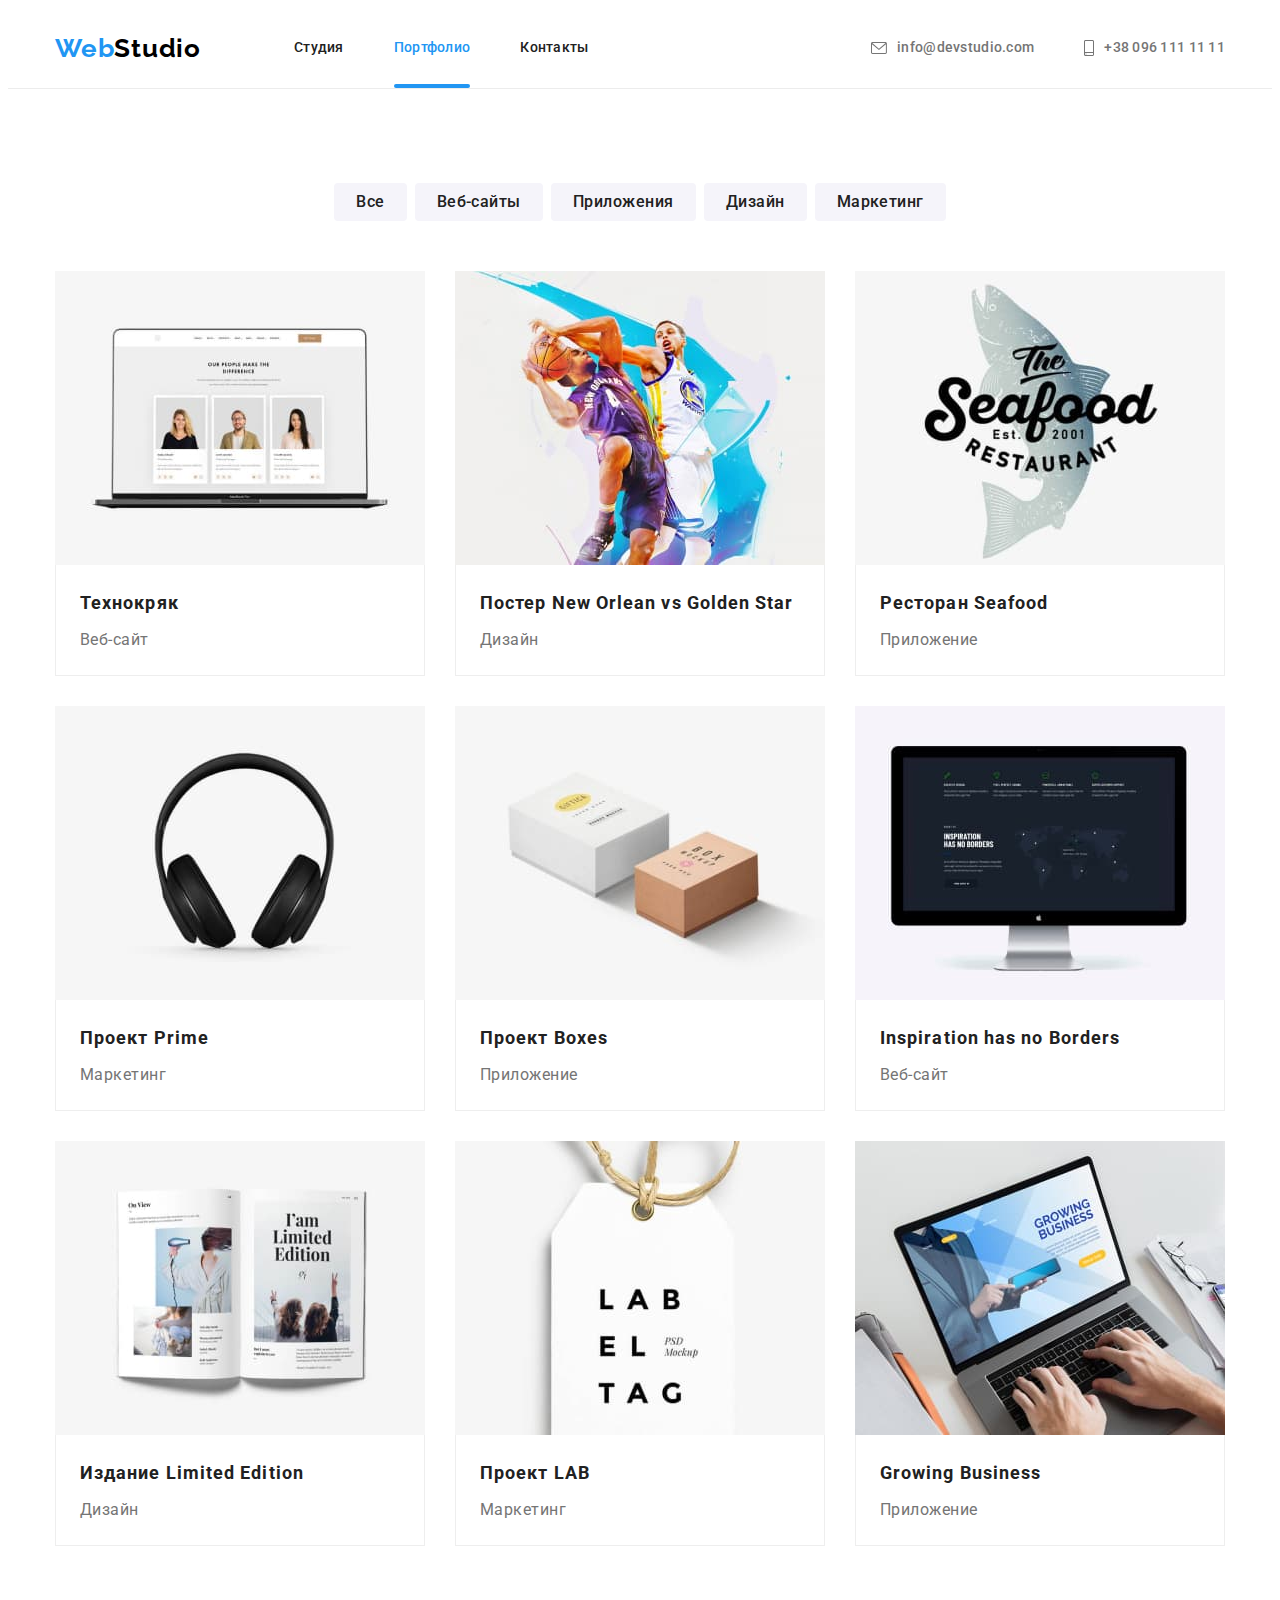
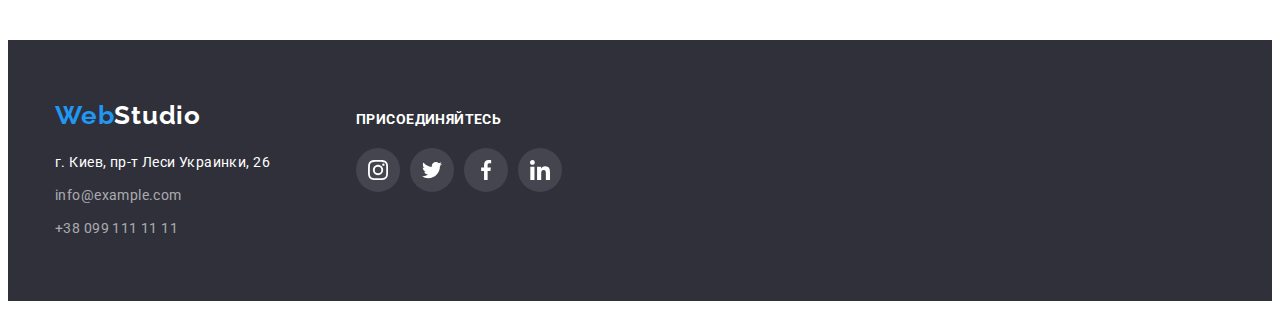
==== portfolio.html @ 667f0d1c "moved mod 5 files" ====
<!DOCTYPE html>
<html lang="ru">

<head>
  <meta charset="UTF-8" />
  <meta http-equiv="X-UA-Compatible" content="IE=edge" />
  <meta name="viewport" content="width=device-width, initial-scale=1.0" />
  <link rel="preconnect" href="https://fonts.googleapis.com" />
  <link rel="preconnect" href="https://fonts.gstatic.com" crossorigin />
  <link href="https://fonts.googleapis.com/css2?family=Raleway:wght@700&family=Roboto:wght@400;500;700;900&display=swap"
    rel="stylesheet" />
  <link rel="stylesheet" href="https://cdnjs.cloudflare.com/ajax/libs/modern-normalize/1.1.0/modern-normalize.min.css"
    integrity="sha512-wpPYUAdjBVSE4KJnH1VR1HeZfpl1ub8YT/NKx4PuQ5NmX2tKuGu6U/JRp5y+Y8XG2tV+wKQpNHVUX03MfMFn9Q=="
    crossorigin="anonymous" referrerpolicy="no-referrer" />
  <link rel="stylesheet" href="./css/styles.css" />
  <title>Web studio</title>
</head>

<body>
  <!-- верхняя линия -->
  <header class="header">
    <div class="container header-bar">
      <a class="site-logo link" href="./index.html" lang="en">Web<span class="header-logo-studio">Studio</span>
      </a>
      <nav class="header-nav">
        <ul class="header-list list">
          <li class="header-item">
            <a class="header-link link header-link-select" href="./index.html">Студия
            </a>
          </li>
          <li class="header-item">
            <a class="header-link link header-link-select current" href="./portfolio.html">Портфолио
            </a>
          </li>
          <li class="header-item">
            <a class="header-link link header-link-select" href="">Контакты</a>
          </li>
        </ul>
      </nav>
      <ul class="header-contact-list list">
        <li class="header-contact-item">
          <a class="header-contact-link link header-link-select centering" href="mailto:info@devstudio.com">
            <svg class="mail-icon contacts-icon" width="16" height="12">
              <use href="./images/icons.svg#envelope"></use>
            </svg>
            info@devstudio.com
          </a>
        </li>
        <li class="header-contact-item">
          <a class="header-contact-link link header-link-select centering" href="tel:+380961111111">
            <svg class="smartphone-icon contacts-icon" width="10" height="16">
              <use href="./images/icons.svg#smartphone"></use>
            </svg>
            +38 096 111 11 11
          </a>
        </li>
      </ul>
    </div>
  </header>

  <!-- Проекты -->
  <main class="main">
    <section class="section">
      <div class="container">
        <h1 class="visually-hidden">Проекты</h1>
        <ul class="filters-list list">
          <li class="filters-item">
            <button class="filters-btn" type="button">Все</button>
          </li>
          <li class="filters-item">
            <button class="filters-btn" type="button">Веб-сайты</button>
          </li>
          <li class="filters-item">
            <button class="filters-btn" type="button">Приложения</button>
          </li>
          <li class="filters-item">
            <button class="filters-btn" type="button">Дизайн</button>
          </li>
          <li class="filters-item">
            <button class="filters-btn" type="button">Маркетинг</button>
          </li>
        </ul>
        <ul class="projects-list list">
          <li class="projects-item">
            <a class="projects-card-link link" href="">
              <div class="projects-thumb">
                <img class="projects-pic" src="./images/img-website-1.jpg" alt="дизайн сайта Технокряк" width="370"
                  height="294" />
                <div class="card-overlay">
                  <p class="overlay-text">Ресурс предлагает комплексные предложения с разным уровнем функционала и
                    сервисов. Все это позволит посетителю получить
                    исчерпывающие сведения о компании или частном лице.</p>
                </div>
              </div>
              <div class="projects-card-text">
                <h2 class="projects-item-name">Технокряк</h2>
                <p class="projects-item-about">Веб-сайт</p>
              </div>
            </a>
          </li>
          <li class="projects-item">
            <a class="projects-card-link link" href="">
              <div class="projects-thumb">
                <img class="projects-pic" src="./images/img-poster.jpg" alt="Дизайн постера с баскетболистами"
                  width="370" height="294" />
                <div class="card-overlay">
                  <p class="overlay-text">Ресурс предлагает комплексные предложения с разным уровнем функционала и
                    сервисов. Все это позволит посетителю получить
                    исчерпывающие сведения о компании или частном лице.</p>
                </div>
              </div>
              <div class="projects-card-text">
                <h2 class="projects-item-name">
                  Постер New Orlean vs Golden Star
                </h2>
                <p class="projects-item-about">Дизайн</p>
              </div>
            </a>
          </li>
          <li class="projects-item">
            <a class="projects-card-link link" href="">
              <div class="projects-thumb">
                <img class="projects-pic" src="./images/img-restaurant.jpg" alt="Лого ресторана Seafood" width="370"
                  height="294" />
                <div class="card-overlay">
                  <p class="overlay-text">Ресурс предлагает комплексные предложения с разным уровнем функционала и
                    сервисов. Все это позволит посетителю получить
                    исчерпывающие сведения о компании или частном лице.</p>
                </div>
              </div>
              <div class="projects-card-text">
                <h2 class="projects-item-name">Ресторан Seafood</h2>
                <p class="projects-item-about">Приложение</p>
              </div>
            </a>
          </li>
          <li class="projects-item">
            <a class="projects-card-link link" href="">
              <div class="projects-thumb">
                <img class="projects-pic" src="./images/img-prime.jpg" alt="головные наушники" width="370"
                  height="294" />
                <div class="card-overlay">
                  <p class="overlay-text">Ресурс предлагает комплексные предложения с разным уровнем функционала и
                    сервисов. Все это позволит посетителю получить
                    исчерпывающие сведения о компании или частном лице.</p>
                </div>
              </div>
              <div class="projects-card-text">
                <h2 class="projects-item-name">Проект Prime</h2>
                <p class="projects-item-about">Маркетинг</p>
              </div>
            </a>
          </li>
          <li class="projects-item">
            <a class="projects-card-link link" href="">
              <div class="projects-thumb">
                <img class="projects-pic" src="./images/img-boxes.jpg" alt="коробочки с принтом" width="370"
                  height="294" />
                <div class="card-overlay">
                  <p class="overlay-text">Ресурс предлагает комплексные предложения с разным уровнем функционала и
                    сервисов. Все это позволит посетителю получить
                    исчерпывающие сведения о компании или частном лице.</p>
                </div>
              </div>
              <div class="projects-card-text">
                <h2 class="projects-item-name">Проект Boxes</h2>
                <p class="projects-item-about">Приложение</p>
              </div>
            </a>
          </li>
          <li class="projects-item">
            <a class="projects-card-link link" href="">
              <div class="projects-thumb">
                <img class="projects-pic" src="./images/img-website-2.jpg" alt="монитор со страницой веб-сайта"
                  width="370" height="294" />
                <div class="card-overlay">
                  <p class="overlay-text">Ресурс предлагает комплексные предложения с разным уровнем функционала и
                    сервисов. Все это позволит посетителю получить
                    исчерпывающие сведения о компании или частном лице.</p>
                </div>
              </div>
              <div class="projects-card-text">
                <h2 class="projects-item-name" lang="en">
                  Inspiration has no Borders
                </h2>
                <p class="projects-item-about">Веб-сайт</p>
              </div>
            </a>
          </li>
          <li class="projects-item">
            <a class="projects-card-link link" href="">
              <div class="projects-thumb">
                <img class="projects-pic" src="./images/img-limited.jpg" alt="роскрытые страницы журнала" width="370"
                  height="294" />
                <div class="card-overlay">
                  <p class="overlay-text">Ресурс предлагает комплексные предложения с разным уровнем функционала и
                    сервисов. Все это позволит посетителю получить
                    исчерпывающие сведения о компании или частном лице.</p>
                </div>
              </div>
              <div class="projects-card-text">
                <h2 class="projects-item-name">Издание Limited Edition</h2>
                <p class="projects-item-about">Дизайн</p>
              </div>
            </a>
          </li>
          <li class="projects-item">
            <a class="projects-card-link link" href="">
              <div class="projects-thumb">
                <img class="projects-pic" src="./images/img-lab.jpg" alt="бумажный тег с принтом" width="370"
                  height="294" />
                <div class="card-overlay">
                  <p class="overlay-text">Ресурс предлагает комплексные предложения с разным уровнем функционала и
                    сервисов. Все это позволит посетителю получить
                    исчерпывающие сведения о компании или частном лице.</p>
                </div>
              </div>
              <div class="projects-card-text">
                <h2 class="projects-item-name">Проект LAB</h2>
                <p class="projects-item-about">Маркетинг</p>
              </div>
            </a>
          </li>
          <li class="projects-item">
            <a class="projects-card-link link" href="">
              <div class="projects-thumb">
                <img class="projects-pic" src="./images/img-business.jpg" alt="человек работает за ноутбуком"
                  width="370" height="294" />
                <div class="card-overlay">
                  <p class="overlay-text">Ресурс предлагает комплексные предложения с разным уровнем функционала и
                    сервисов. Все это позволит посетителю получить
                    исчерпывающие сведения о компании или частном лице.</p>
                </div>
              </div>
              <div class="projects-card-text">
                <h2 class="projects-item-name" lang="en">Growing Business</h2>
                <p class="projects-item-about">Приложение</p>
              </div>
            </a>
          </li>
        </ul>
      </div>
    </section>
  </main>

  <!-- подвал -->
  <footer class="footer">
    <div class="container footer-links">
      <div class="logo-contacts">
        <a class="site-logo link footer" href="./index.html" lang="en">Web<span class="footer-logo-studio">Studio</span>
        </a>
        <address class="footer-address">
          <ul class="footer-list list">
            <li class="footer-item">
              <a class="footer-map-link link footer-link-select" href="https://goo.gl/maps/tbNQQ5aqf2PmWXbj7"
                target="_blank" rel="noopener noreferrer">
                г. Киев, пр-т Леси Украинки, 26</a>
            </li>
            <li class="footer-item">
              <a class="footer-contact-link link footer-link-select" href="mailto:info@example.com">info@example.com
              </a>
            </li>
            <li class="footer-item">
              <a class="footer-contact-link link footer-link-select" href="tel:+380991111111">+38 099 111 11 11
              </a>
            </li>
          </ul>
        </address>
      </div>
      <div class="social-links">
        <p class="title">присоединяйтесь</p>
        <ul class="company-social-links list">
          <li class="item">
            <a class="company-social-link link centering" href=""><svg class="company-social-icon" width="20"
                height="20">
                <use href="./images/icons.svg#instagram"></use>
              </svg>
            </a>
          </li>
          <li class="item">
            <a class="company-social-link link centering" href=""> <svg class="company-social-icon" width="20"
                height="20">
                <use href="./images/icons.svg#twitter"></use>
              </svg>
            </a>
          </li>
          <li class="item">
            <a class="company-social-link link centering" href=""> <svg class="company-social-icon" width="20"
                height="20">
                <use href="./images/icons.svg#facebook"></use>
              </svg>
            </a>
          </li>
          <li class="item">
            <a class="company-social-link link centering" href=""> <svg class="company-social-icon" width="20"
                height="20">
                <use href="./images/icons.svg#linkedin"></use>
              </svg>
            </a>
          </li>
        </ul>
      </div>

    </div>
  </footer>
</body>

</html>
---- css/styles.css ----
html {
  box-sizing: border-box;
}
*,
*::before,
*::after {
  box-sizing: inherit;
}
:root {
  --header-bgd-color: #ffffff;
  --footer-bgd-color: #2f303a;
  --title-color: #212121;
  --text-color: #757575;
  --link-selection-solor: #2196f3;
}
body {
  color: var(--text-color);
  font-family: "Roboto", sans-serif;
}
.container {
  width: 1200px;
  margin-left: auto;
  margin-right: auto;
  padding-left: 15px;
  padding-right: 15px;
  /* outline: 2px solid tomato; */
}
.list {
  list-style: none;
  padding: 0;
  margin: 0;
}
.link {
  text-decoration: none;
  color: currentColor;
}
h1,
h2,
h3,
h4,
h5,
h6,
p,
ul {
  margin-top: 0;
  margin-bottom: 0;
  padding: 0;
}
.visually-hidden {
  position: absolute;
  white-space: nowrap;
  width: 1px;
  height: 1px;
  overflow: hidden;
  border: 0;
  padding: 0;
  clip: rect(0 0 0 0);
  clip-path: inset(50%);
  margin: -1px;
}
.section {
  padding-top: 94px;
  padding-bottom: 94px;
}
img {
  max-width: 100%;
  height: auto;
  display: block;
}
.centering {
  display: flex;
  justify-content: center;
  align-items: center;
}

/* ------------- HEADER ----------------- */
.header {
  border-bottom: 1px solid #ececec;
}
.header-bar {
  display: flex;
  align-items: center;
}
.site-logo {
  margin-right: 93px;
  font-family: "Raleway";
  font-weight: 700;
  font-size: 26px;
  line-height: 1.19;
  letter-spacing: 0.03em;
  color: var(--link-selection-solor);
}
.header-logo-studio {
  color: #000000;
}
.header-list {
  display: flex;
}
.header-item {
  position: relative;
}
.header-item:not(:last-child) {
  margin-right: 50px;
}
.header-link {
  display: block;
  padding-top: 32px;
  padding-bottom: 32px;
  font-family: "Roboto";
  font-weight: 500;
  font-size: 14px;
  line-height: 1.14;
  letter-spacing: 0.02em;
  color: var(--title-color);
  transition: color 250ms cubic-bezier(0.4, 0, 0.2, 1);
}
.header-link:hover,
.header-link:focus {
  color: var(--link-selection-solor);
}
.current {
  color: var(--link-selection-solor);
}
.current::after {
  content: "";
  position: absolute;
  left: 0;
  bottom: 0;
  display: inline-block;
  width: 100%;
  height: 4px;
  background-color: #2196f3;
  border-radius: 2px;
}
.header-contact-list {
  display: flex;
  align-items: center;
  margin-left: auto;
}
.header-contact-item + .header-contact-item {
  margin-left: 50px;
}
.header-contact-link {
  padding-top: 32px;
  padding-bottom: 32px;
  font-weight: 500;
  font-size: 14px;
  line-height: 1.14;
  letter-spacing: 0.02em;
  transition: color 250ms cubic-bezier(0.4, 0, 0.2, 1);
}
.header-contact-link:hover,
.header-contact-link:focus {
  color: var(--link-selection-solor);
}
.contacts-icon {
  margin-right: 10px;
  fill: currentColor;
}
/* ------------- HERO ----------------- */
.section-hero {
  padding: 200px 0px;
  margin-left: auto;
  margin-right: auto;
  max-width: 1600px;
  height: 600px;
  background-image: linear-gradient(
      to right,
      rgba(47, 48, 58, 0.4),
      rgba(47, 48, 58, 0.4)
    ),
    url(../images/hero-Img.jpg);
  background-color: #c4c4c4;
  text-align: center;
}
.hero-title {
  width: 696px;
  margin-left: auto;
  margin-right: auto;
  margin-bottom: 30px;
  font-weight: 900;
  font-size: 44px;
  line-height: 1.36;
  letter-spacing: 0.06em;
  text-transform: uppercase;
  color: #ffffff;
}
.hero-btn {
  padding: 10px 32px;
  min-width: 200px;
  border: 0px;
  font-family: "Roboto";
  font-weight: 700;
  font-size: 16px;
  line-height: 1.88;
  /* display: flex; */
  align-items: center;
  letter-spacing: 0.06em;
  color: #ffffff;
  background: var(--link-selection-solor);
  box-shadow: 0px 4px 4px rgba(0, 0, 0, 0.15);
  border-radius: 4px;
  transition: background-color 250ms cubic-bezier(0.4, 0, 0.2, 1);
}
.hero-btn:hover,
.hero-btn:focus {
  cursor: pointer;
  background-color: #188ce8;
}
/* ------------- SPECIIFICITY ----------------- */
.specificity-list {
  display: flex;
  justify-content: space-between;
}
.specif-icon-bg {
  width: 270px;
  height: 120px;
  margin-bottom: 30px;
  background: #f5f4fa;
  border-radius: 4px;
}
.specificity-item {
  /* width: calc((100% - 120px) / 4); */
  /* margin-right: 30px; */
  width: 270px;
  margin-right: 30px;
}
.specificity-item:last-child {
  margin-right: 0;
}
.specificity-title {
  margin-bottom: 10px;
  font-size: 14px;
  line-height: 1.14;
  letter-spacing: 0.03em;
  text-transform: uppercase;
  color: var(--title-color);
}
.specificity-text {
  max-width: 270px;
  font-size: 14px;
  line-height: 1.71;
  letter-spacing: 0.03em;
}
/* ------------- WORK & TEAM ----------------- */
.work {
  padding-top: 0;
}
.work-title,
.team-title,
.clients-title {
  margin-bottom: 50px;
  font-weight: 700;
  font-size: 36px;
  line-height: 1.16;
  text-align: center;
  letter-spacing: 0.03em;
  color: var(--title-color);
}
.work-list {
  display: flex;
}
.work-item:not(:last-child) {
  margin-right: 30px;
}
.work-card {
  position: relative;
}
.about-back {
  position: absolute;
  left: 0;
  bottom: 0;
  width: 370px;
  height: 70px;
  background: rgba(47, 48, 58, 0.8);
}
.about-text {
  font-weight: 700;
  font-size: 14px;
  line-height: 1.14;
  letter-spacing: 0.03em;
  text-transform: uppercase;

  color: #ffffff;
}
/* ------------- TEAM ----------------- */
.team {
  background-color: #f5f4fa;
}
.team-list {
  display: flex;
}
.team-item:not(:last-child) {
  margin-right: 30px;
}
.team-item {
  background: var(--header-bgd-color);
  box-shadow: 0px 1px 3px rgba(0, 0, 0, 0.12), 0px 1px 1px rgba(0, 0, 0, 0.14),
    0px 2px 1px rgba(0, 0, 0, 0.2);
  border-radius: 0px 0px 4px 4px;
}
.team-card-text {
  width: 270px;
  padding-top: 30px;
  padding-bottom: 30px;
}
.team-name {
  margin-bottom: 10px;
  font-weight: 500;
  font-size: 16px;
  line-height: 1.18;
  text-align: center;
  letter-spacing: 0.03em;
  color: var(--title-color);
}
.team-position {
  margin-bottom: 16px;
  font-size: 16px;
  line-height: 1.18;
  text-align: center;
  letter-spacing: 0.03em;
}
.member-social {
  width: 206px;
  height: 44px;
  margin-left: auto;
  margin-right: auto;
  color: #afb1b8;
}
.member-links-list {
  display: flex;
  align-items: center;
  justify-content: space-between;
}
.member-links-list .item {
  width: 44px;
  height: 44px;
  border-radius: 50%;
}
.member-social-link {
  width: 100%;
  height: 100%;
  border-radius: 50%;
  transition: background-color 250ms cubic-bezier(0.4, 0, 0.2, 1),
    color 250ms cubic-bezier(0.4, 0, 0.2, 1);
}
.member-social-link:hover,
.member-social-link:focus {
  background-color: var(--link-selection-solor);
  color: var(--header-bgd-color);
}
.member-social-icon {
  fill: currentColor;
}
/* ------------- CLIENTS----------------- */
.clients-item {
  width: 170px;
  height: 92px;

  color: #afb1b8;
}
.clients-link {
  width: 100%;
  height: 100%;
  border: 1px solid #afb1b8;
  border-radius: 4px;
  transition: border-color 250ms cubic-bezier(0.4, 0, 0.2, 1),
    color 250ms cubic-bezier(0.4, 0, 0.2, 1);
}
.clients-item:not(:last-child) {
  margin-right: 30px;
}
.clients-link:hover,
.clients-link:focus {
  border-color: var(--link-selection-solor);
  color: var(--link-selection-solor);
}
.clients-icon {
  fill: currentColor;
}
/* ------------- FOOTER----------------- */
.footer {
  display: flex;
  padding-top: 60px;
  padding-bottom: 60px;
  background-color: var(--footer-bgd-color);
}
.logo-contacts {
  min-width: 231px;
}
.footer-links {
  display: flex;
  align-items: baseline;
}
.site-logo.footer {
  margin: 0;
  padding: 0;
}
.footer-address {
  margin-top: 20px;
  font-style: normal;
}
.footer-item {
  margin-bottom: 9px;
}
.footer-item:last-child {
  margin-bottom: 0;
}
.footer-logo-studio {
  font-family: "Raleway";
  font-weight: 700;
  font-size: 26px;
  line-height: 1.19;
  letter-spacing: 0.03em;
  color: var(--header-bgd-color);
}
.footer-map-link {
  font-size: 14px;
  line-height: 1.71;
  letter-spacing: 0.03em;
  color: var(--header-bgd-color);
}
.footer-contact-link {
  font-size: 14px;
  line-height: 1.71;
  letter-spacing: 0.03em;
  color: rgba(255, 255, 255, 0.6);
}

.social-links {
  margin-left: 70px;
}
.social-links .title {
  margin-bottom: 20px;
  font-family: "Roboto";
  font-weight: 700;
  font-size: 14px;
  line-height: 1.14;
  letter-spacing: 0.03em;
  text-transform: uppercase;
  color: #ffffff;
}
.company-social-links {
  display: flex;
}
.company-social-link {
  padding: 12px;
}
.company-social-links .item:not(:last-child) {
  margin-right: 10px;
}
.company-social-links .item {
  width: 44px;
  height: 44px;
  border-radius: 50%;
  color: var(--header-bgd-color);
  background-color: rgba(255, 255, 255, 0.1);
  transition: background-color 250ms cubic-bezier(0.4, 0, 0.2, 1);
}
.company-social-links .item:hover,
.company-social-links .item:focus {
  background-color: var(--link-selection-solor);
}
.company-social-icon {
  fill: currentColor;
}
/* ------------- MODAL ----------------- */
.backdrop {
  position: fixed;
  top: 0;
  left: 0;
  width: 100%;
  height: 100%;
  opacity: 1;
  background-color: rgba(0, 0, 0, 0.2);
  transition: opacity 250ms cubic-bezier(0.4, 0, 0.2, 1);
}
.backdrop.is-hidden {
  opacity: 0;
  pointer-events: none;
}
.backdrop.is-hidden .modal {
  transform: translate(-50%, -50%) scale(0.9);
}
.modal {
  position: absolute;
  top: 50%;
  left: 50%;
  transform: translate(-50%, -50%) scale(1);
  width: 528px;
  height: 581px;
  background-color: #ffffff;
  box-shadow: 0px 1px 3px rgba(0, 0, 0, 0.12), 0px 1px 1px rgba(0, 0, 0, 0.14),
    0px 2px 1px rgba(0, 0, 0, 0.2);
  border-radius: 4px;
  transition: transform 250ms cubic-bezier(0.4, 0, 0.2, 1);
}
.modal .close {
  position: absolute;
  top: 8px;
  right: 8px;
  width: 30px;
  height: 30px;
  background-color: #ffffff;
  border: 1px solid rgba(0, 0, 0, 0.1);
  border-radius: 50%;
  cursor: pointer;
}
/* ------------- page 2 - FILTERS ----------------- */
.filters-list {
  display: flex;
  justify-content: center;
  margin-bottom: 50px;
}
.filters-item:not(:last-child) {
  margin-right: 8px;
}
.filters-btn {
  padding: 6px 22px;
  font-family: inherit;
  font-weight: 500;
  font-size: 16px;
  line-height: 1.62;
  text-align: center;
  letter-spacing: 0.03em;
  color: var(--title-color);
  background-color: #f5f4fa;
  border-radius: 4px;
  border: 0;
  transition: background-color 250ms cubic-bezier(0.4, 0, 0.2, 1),
    box-shadow 250ms cubic-bezier(0.4, 0, 0.2, 1),
    color 250ms cubic-bezier(0.4, 0, 0.2, 1);
}
.filters-btn:hover,
.filters-btn:focus {
  background-color: var(--link-selection-solor);
  box-shadow: 0px 3px 1px rgba(0, 0, 0, 0.1), 0px 1px 2px rgba(0, 0, 0, 0.08),
    0px 2px 2px rgba(0, 0, 0, 0.12);
  color: var(--header-bgd-color);
  cursor: pointer;
}
/* ------------- page 2 - PROJECTS CARDS ----------------- */
.projects-list {
  display: flex;
  flex-wrap: wrap;
}
.projects-item {
  margin-bottom: 30px;
  margin-right: 30px;
}
.projects-card-link {
  display: inline-block;
  transition: box-shadow 250ms cubic-bezier(0.4, 0, 0.2, 1);
}
.projects-card-link:hover,
.projects-card-link:focus {
  box-shadow: 0px 1px 1px rgba(0, 0, 0, 0.12), 0px 4px 4px rgba(0, 0, 0, 0.06),
    1px 4px 6px rgba(0, 0, 0, 0.16);
}
.projects-item:nth-child(3n) {
  margin-right: 0;
}
.projects-item:nth-last-child(-n + 3) {
  margin-bottom: 0;
}
.projects-card-text {
  width: 370px;
  padding: 20px 24px;
  border: 1px solid #eeeeee;
  border-top: 0;
  /* border-left: 1px solid #eeeeee;
  border-bottom: 1px solid #eeeeee;
  border-right: 1px solid #eeeeee; */
  background-color: var(--header-bgd-color);
}
.projects-pic {
  display: block;
}
.projects-thumb {
  position: relative;
  overflow: hidden;
}
.card-overlay {
  position: absolute;
  left: 0;
  bottom: 0;
  width: 100%;
  height: 100%;
  background: rgba(33, 150, 243, 0.9);
  transform: translateY(100%);
  transition: transform 250ms cubic-bezier(0.4, 0, 0.2, 1);
}
.projects-card-link:hover .card-overlay {
  transform: translateY(0px);
}
.overlay-text {
  padding: 63px 24px;
  font-size: 18px;
  line-height: 1.56;
  letter-spacing: 0.03em;
  color: #ffffff;
}
.projects-item-name {
  margin-bottom: 4px;
  font-weight: 700;
  font-size: 18px;
  line-height: 2;
  letter-spacing: 0.06em;
  color: var(--title-color);
}
.projects-item-about {
  font-size: 16px;
  line-height: 1.88;
  letter-spacing: 0.03em;
  /* color: var(--text-color); */
}
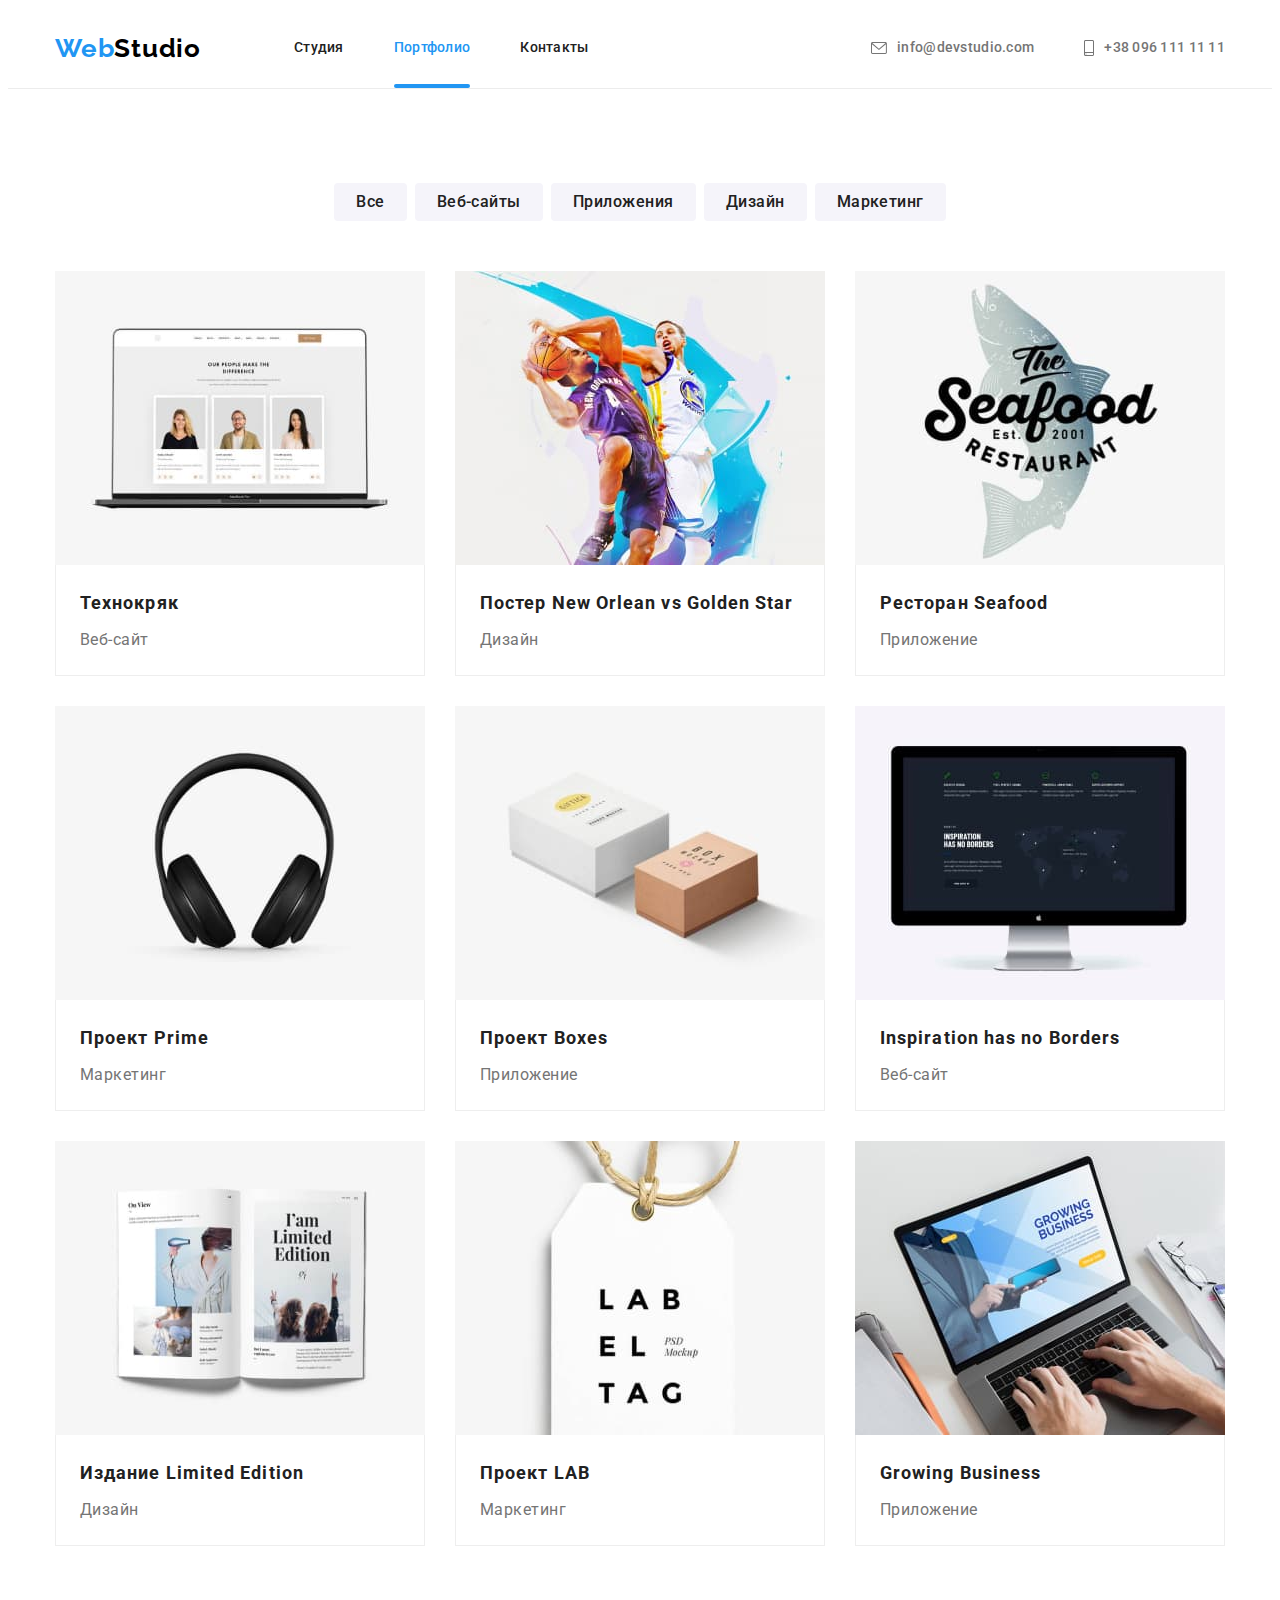
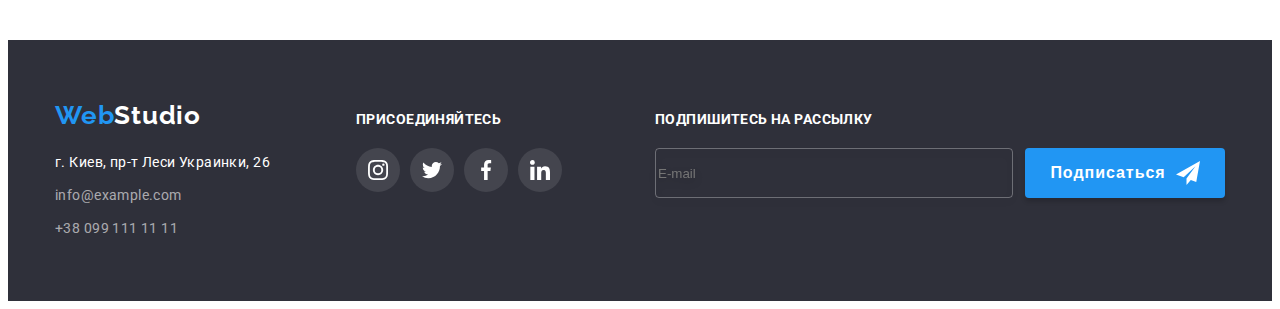
==== commit c47c68bf: "cold finish" ====
--- a/portfolio.html
+++ b/portfolio.html
@@ -300,6 +300,20 @@
           </li>
         </ul>
       </div>
+      <div class="subscribe">
+        <label for="subscribe">
+          <p class="title">Подпишитесь на рассылку</p>
+        </label>
+        <form class="centering" name="signup_form" autocomplete="on" novalidate>
+          <input class="subscribe-mail-input" type="email" name="user-subscribe-email" placeholder="E-mail"
+            id="subscribe" />
+          <button class="subscribe-btn centering" type="submit">Подписаться
+            <svg class="subscription-icon" width="24" height="24">
+              <use href="./images/icons.svg#send"></use>
+            </svg>
+          </button>
+        </form>
+      </div>
 
     </div>
   </footer>
--- a/css/styles.css
+++ b/css/styles.css
@@ -438,7 +438,7 @@
   line-height: 1.14;
   letter-spacing: 0.03em;
   text-transform: uppercase;
-  color: #ffffff;
+  color: var(--header-bgd-color);
 }
 .company-social-links {
   display: flex;
@@ -462,6 +462,51 @@
   background-color: var(--link-selection-solor);
 }
 .company-social-icon {
+  fill: currentColor;
+}
+.subscribe {
+  margin-left: 93px;
+}
+.subscribe .title {
+  display: inline-block;
+  margin-bottom: 20px;
+  font-weight: 700;
+  font-size: 14px;
+  line-height: 1.14;
+  letter-spacing: 0.03em;
+  text-transform: uppercase;
+  color: var(--header-bgd-color);
+}
+.subscribe-mail-input {
+  width: 358px;
+  height: 50px;
+  background-color: transparent;
+  border: 1px solid rgba(255, 255, 255, 0.3);
+  filter: drop-shadow(0px 4px 4px rgba(0, 0, 0, 0.15));
+  border-radius: 4px;
+}
+.subscribe-btn {
+  padding: 0;
+  margin-left: 12px;
+  min-width: 200px;
+  min-height: 50px;
+
+  font-weight: 700;
+  font-size: 16px;
+  line-height: 1.88;
+  display: flex;
+  align-items: center;
+  text-align: center;
+  letter-spacing: 0.06em;
+  color: var(--header-bgd-color);
+  border: none;
+  background-color: var(--link-selection-solor);
+  box-shadow: 0px 4px 4px rgba(0, 0, 0, 0.15);
+  border-radius: 4px;
+  cursor: pointer;
+}
+.subscription-icon {
+  margin-left: 10px;
   fill: currentColor;
 }
 /* ------------- MODAL ----------------- */
@@ -487,6 +532,7 @@
   top: 50%;
   left: 50%;
   transform: translate(-50%, -50%) scale(1);
+  padding: 40px 39px 40px 41px;
   width: 528px;
   height: 581px;
   background-color: #ffffff;
@@ -494,6 +540,106 @@
     0px 2px 1px rgba(0, 0, 0, 0.2);
   border-radius: 4px;
   transition: transform 250ms cubic-bezier(0.4, 0, 0.2, 1);
+}
+.modal-title {
+  margin-bottom: 12px;
+  font-weight: 700;
+  font-size: 20px;
+  line-height: 1.15;
+  text-align: center;
+  letter-spacing: 0.03em;
+  color: var(--title-color);
+}
+.input-label {
+  margin-bottom: 4px;
+  font-size: 12px;
+  line-height: 1.16;
+  letter-spacing: 0.01em;
+  color: var(--text-color);
+}
+.input-field {
+  position: relative;
+  margin-bottom: 10px;
+  color: var(--title-color);
+}
+.input-field:focus-within {
+  color: var(--link-selection-solor);
+}
+.modal-input {
+  width: 100%;
+  padding-left: 42px;
+  height: 40px;
+  color: var(--title-color);
+  border: 1px solid rgba(33, 33, 33, 0.2);
+  border-radius: 4px;
+  transition: color 250ms cubic-bezier(0.4, 0, 0.2, 1),
+    border-color 250ms cubic-bezier(0.4, 0, 0.2, 1);
+}
+.modal-input:focus {
+  border-color: var(--link-selection-solor);
+  outline: none;
+}
+.input-icon {
+  position: absolute;
+  top: 50%;
+  left: 21px;
+  transform: translate(-50%, -50%);
+  fill: currentColor;
+}
+.modal-input.coment {
+  padding: 12px 16px;
+  height: 120px;
+  resize: none;
+}
+.modal-input.coment:placeholder {
+  font-size: 12px;
+  line-height: 1.16;
+  letter-spacing: 0.01em;
+  color: rgba(117, 117, 117, 0.5);
+}
+.accept {
+  position: relative;
+  margin-left: 8px;
+}
+.check-box {
+  position: absolute;
+}
+.icon-unchecked {
+  position: absolute;
+  top: 50%;
+  left: 0;
+  transform: translateY(-50%);
+  transition: opacity 250ms cubic-bezier(0.4, 0, 0.2, 1);
+}
+.icon-checked {
+  position: absolute;
+  top: 50%;
+  left: 0;
+  transform: translateY(-50%);
+  opacity: 0;
+  transition: opacity 250ms cubic-bezier(0.4, 0, 0.2, 1);
+}
+.check-box:checked ~ .icon-checked {
+  opacity: 1;
+}
+.check-box:checked ~ .icon-unchecked {
+  opacity: 0;
+}
+.police-accept {
+  /* display: inline-block; */
+  padding-left: 20px;
+  font-size: 14px;
+  line-height: 1.71;
+  letter-spacing: 0.03em;
+  color: var(--text-color);
+}
+.accept-accent {
+  color: var(--link-selection-solor);
+}
+.subscribe-btn.send {
+  margin-top: 30px;
+  margin-left: auto;
+  margin-right: auto;
 }
 .modal .close {
   position: absolute;
